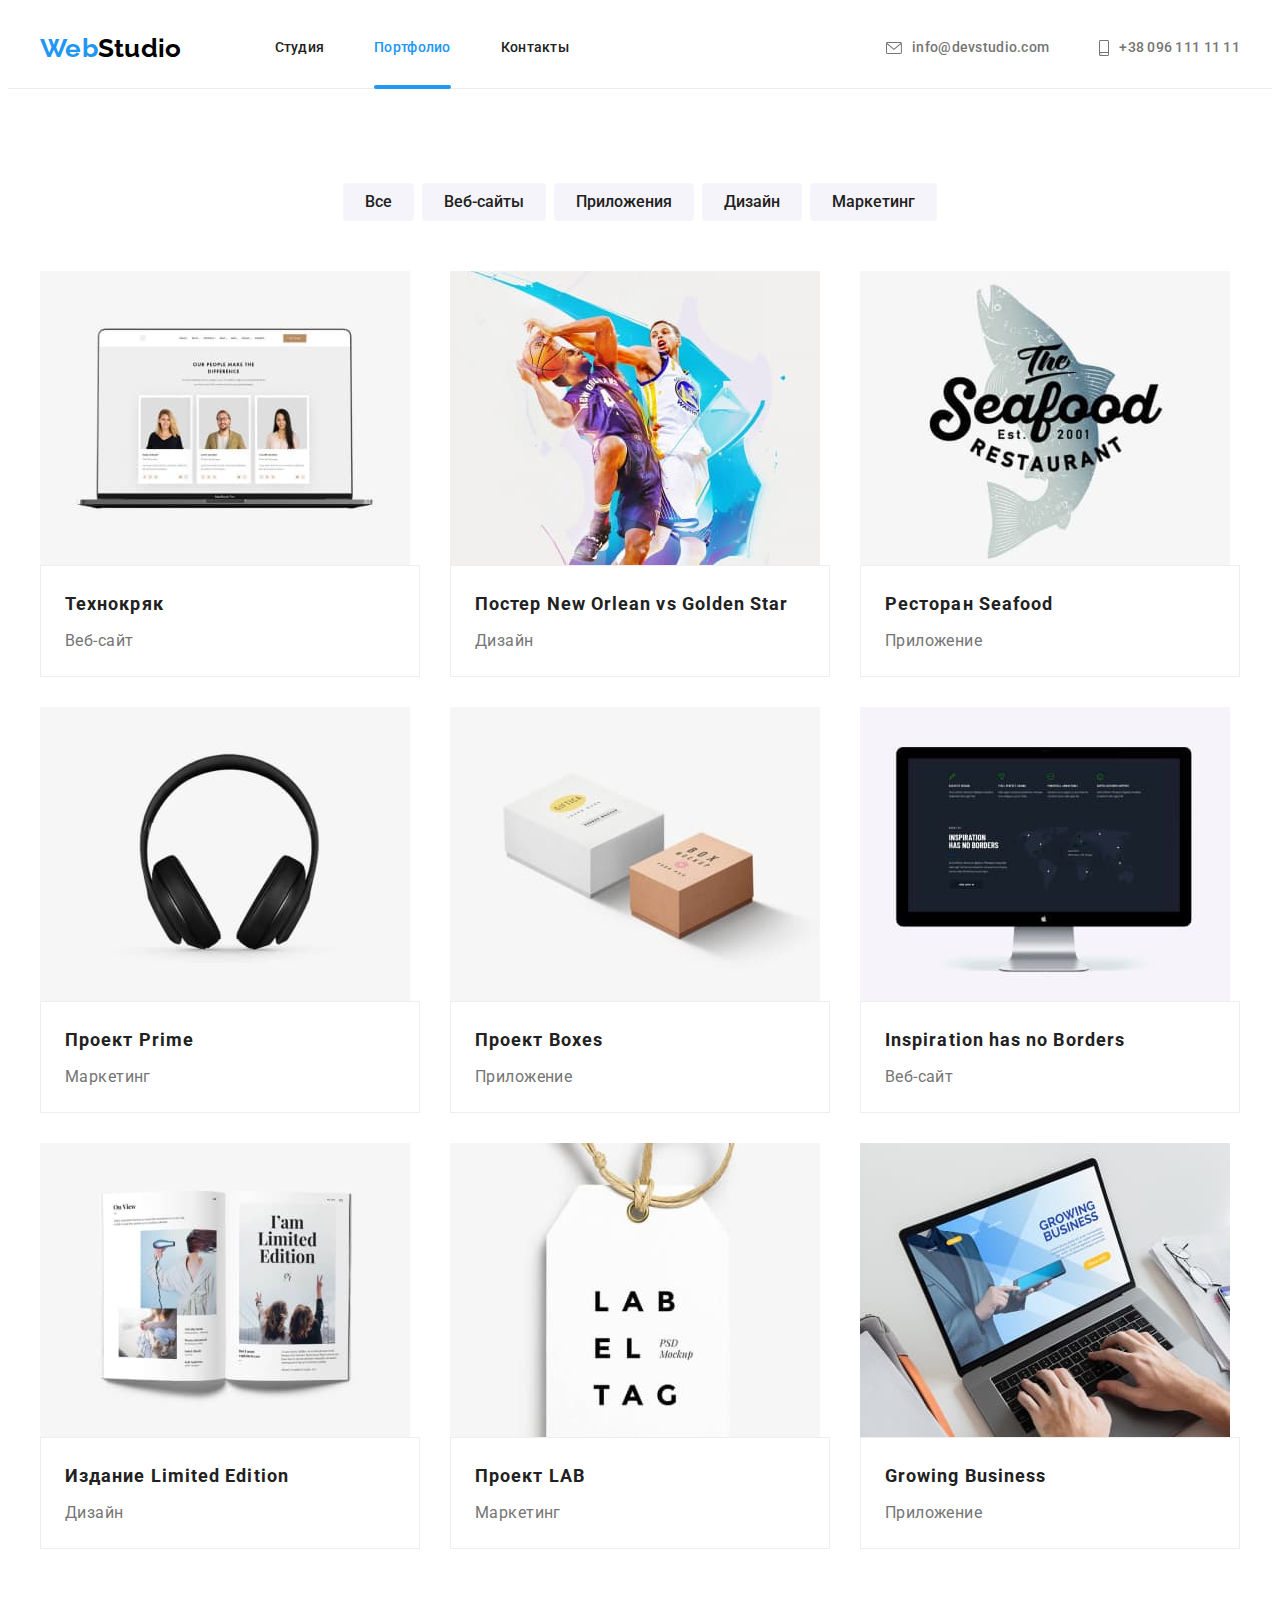
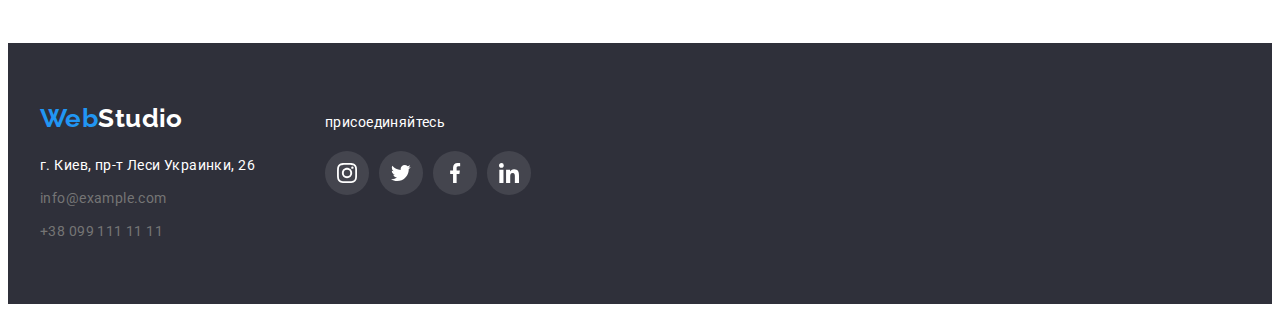
==== portfolio.html @ b0e9caf1 "додає попередню (5) дз" ====
<!DOCTYPE html>
<html lang="ru">
  <head>
    <meta charset="UTF-8" />
    <meta http-equiv="X-UA-Compatible" content="IE=edge" />
    <meta name="viewport" content="width=device-width, initial-scale=1.0" />
    <title>Портфолио</title>
    <link
      rel="stylesheet"
      href="https://cdnjs.cloudflare.com/ajax/libs/modern-normalize/1.1.0/modern-normalize.min.css"
      integrity="sha512-wpPYUAdjBVSE4KJnH1VR1HeZfpl1ub8YT/NKx4PuQ5NmX2tKuGu6U/JRp5y+Y8XG2tV+wKQpNHVUX03MfMFn9Q=="
      crossorigin="anonymous"
      referrerpolicy="no-referrer"
    />
    <link
      href="https://fonts.googleapis.com/css2?family=Raleway:wght@700&family=Roboto:wght@400;500;700;900&display=swap"
      rel="stylesheet"
    />
    <link rel="stylesheet" href="./css/styles.css" />
  </head>

  <body>
    <header class="header">
      <div class="container header-container">
        <nav class="nav-header">
          <a href="./index.html" class="logo link">Web<span class="logo-black">Studio</span></a>
          <ul class="nav-list list">
            <li class="nav-item"><a href="./index.html" class="nav-link link">Студия</a></li>
            <li class="nav-item">
              <a href="./portfolio.html" class="nav-link link active">Портфолио</a>
            </li>
            <li class="nav-item"><a href="#" class="nav-link link">Контакты</a></li>
          </ul>
        </nav>
        <ul class="contacts-list list">
          <li class="contacts-item">
            <a href="mailto:info@devstudio.com" class="contacts-link link">
              <svg width="16" height="12" class="contacts-icon">
                <use href="./images/icons.svg#icon-envelope"></use>
              </svg>
              info@devstudio.com
            </a>
          </li>
          <li class="contacts-item">
            <a href="tel:+380961111111" class="contacts-link link">
              <svg width="10" height="16" class="contacts-icon">
                <use href="./images/icons.svg#icon-smartphone"></use>
              </svg>
              +38 096 111 11 11
            </a>
          </li>
        </ul>
      </div>
    </header>
    <main>
      <section class="job section">
        <div class="container">
          <h1 class="hidden-section-title">Нашы работы</h1>

          <ul class="button-list list">
            <li class="button-item">
              <button type="button" class="filter-button">Все</button>
            </li>
            <li class="button-item">
              <button type="button" class="filter-button">Веб-сайты</button>
            </li>
            <li class="button-item">
              <button type="button" class="filter-button">Приложения</button>
            </li>
            <li class="button-item">
              <button type="button" class="filter-button">Дизайн</button>
            </li>
            <li class="button-item">
              <button type="button" class="filter-button">Маркетинг</button>
            </li>
          </ul>
          <ul class="list job-list card-set">
            <li class="job-item card-item">
              <a href="" class="link job-link" target="_blank" rel="noreferrer noopener">
                <div class="overlay-box">
                  <img
                    src="./images/imgnote.jpg"
                    alt="Карточки команды на мониторе"
                    width="370"
                    height="294"
                  />
                  <div class="overlay">
                    <p class="overlay-text">
                      Ресурс пропонує комплексні пропозиції з різним рівнем функціоналу та сервісів.
                      Все це дозволить відвідувачу отримати вичерпні відомості про компанію чи
                      приватну особу.
                    </p>
                  </div>
                </div>
                <div class="job-container">
                  <h2 class="job-title">Технокряк</h2>
                  <p class="job-text">Веб-сайт</p>
                </div>
              </a>
            </li>
            <li class="job-item card-item">
              <a href="" class="link job-link" target="_blank" rel="noreferrer noopener">
                <div class="overlay-box">
                  <img
                    src="./images/imgBB.jpg"
                    alt="Баскетдолисты в игре"
                    width="370"
                    height="294"
                  />
                  <div class="overlay">
                    <p class="overlay-text">
                      Lorem ipsum dolor sit amet consectetur, adipisicing elit. Quae libero tenetur
                      beatae, porro quisquam, sed amet soluta minima, voluptatem autem tempora!
                    </p>
                  </div>
                </div>
                <div class="job-container">
                  <h2 class="job-title">Постер New Orlean vs Golden Star</h2>
                  <p class="job-text">Дизайн</p>
                </div>
              </a>
            </li>
            <li class="job-item card-item">
              <a href="" class="link job-link" target="_blank" rel="noreferrer noopener">
                <div class="overlay-box">
                  <img
                    src="./images/imgsea.jpg"
                    alt="Логотип ресторана морепродуктов"
                    width="370"
                    height="294"
                  />
                  <div class="overlay">
                    <p class="overlay-text">
                      Lorem ipsum dolor sit amet consectetur, adipisicing elit. Quae libero tenetur
                      beatae, porro quisquam, sed amet soluta minima, voluptatem autem tempora!
                    </p>
                  </div>
                </div>
                <div class="job-container">
                  <h2 class="job-title">Ресторан Seafood</h2>
                  <p class="job-text">Приложение</p>
                </div>
              </a>
            </li>
            <li class="job-item card-item">
              <a href="" class="link job-link" target="_blank" rel="noreferrer noopener">
                <div class="overlay-box">
                  <img src="./images/imgHearphone.jpg" alt="Наушники" width="370" height="294" />
                  <div class="overlay">
                    <p class="overlay-text">
                      Lorem ipsum dolor sit amet consectetur, adipisicing elit. Quae libero tenetur
                      beatae, porro quisquam, sed amet soluta minima, voluptatem autem tempora!
                    </p>
                  </div>
                </div>
                <div class="job-container">
                  <h2 class="job-title">Проект Prime</h2>
                  <p class="job-text">Маркетинг</p>
                </div>
              </a>
            </li>
            <li class="job-item card-item">
              <a href="" class="link job-link" target="_blank" rel="noreferrer noopener">
                <div class="overlay-box">
                  <img
                    src="./images/imgboxes.jpg"
                    alt="2 картонные коробки"
                    width="370"
                    height="294"
                  />
                  <div class="overlay">
                    <p class="overlay-text">
                      Lorem ipsum dolor sit amet consectetur, adipisicing elit. Quae libero tenetur
                      beatae, porro quisquam, sed amet soluta minima, voluptatem autem tempora!
                    </p>
                  </div>
                </div>
                <div class="job-container">
                  <h2 class="job-title">Проект Boxes</h2>
                  <p class="job-text">Приложение</p>
                </div>
              </a>
            </li>
            <li class="job-item card-item">
              <a href="" class="link job-link" target="_blank" rel="noreferrer noopener">
                <div class="overlay-box">
                  <img
                    src="./images/imgmonitor.jpg"
                    alt="Монитор с картой мира"
                    width="370"
                    height="294"
                  />
                  <div class="overlay">
                    <p class="overlay-text">
                      Lorem ipsum dolor sit amet consectetur, adipisicing elit. Quae libero tenetur
                      beatae, porro quisquam, sed amet soluta minima, voluptatem autem tempora!
                    </p>
                  </div>
                </div>
                <div class="job-container">
                  <h2 class="job-title">Inspiration has no Borders</h2>
                  <p class="job-text">Веб-сайт</p>
                </div>
              </a>
            </li>
            <li class="job-item card-item">
              <a href="" class="link job-link" target="_blank" rel="noreferrer noopener">
                <div class="overlay-box">
                  <img src="./images/imgbook.jpg" alt="Журнал" width="370" height="294" />
                  <div class="overlay">
                    <p class="overlay-text">
                      Lorem ipsum dolor sit amet consectetur, adipisicing elit. Quae libero tenetur
                      beatae, porro quisquam, sed amet soluta minima, voluptatem autem tempora!
                    </p>
                  </div>
                </div>
                <div class="job-container">
                  <h2 class="job-title">Издание Limited Edition</h2>
                  <p class="job-text">Дизайн</p>
                </div>
              </a>
            </li>
            <li class="job-item card-item">
              <a href="" class="link job-link" target="_blank" rel="noreferrer noopener">
                <div class="overlay-box">
                  <img src="./images/imglable.jpg" alt="Этиектка" width="370" height="294" />
                  <div class="overlay">
                    <p class="overlay-text">
                      Lorem ipsum dolor sit amet consectetur, adipisicing elit. Quae libero tenetur
                      beatae, porro quisquam, sed amet soluta minima, voluptatem autem tempora!
                    </p>
                  </div>
                </div>
                <div class="job-container">
                  <h2 class="job-title">Проект LAB</h2>
                  <p class="job-text">Маркетинг</p>
                </div>
              </a>
            </li>
            <li class="job-item card-item">
              <a href="" class="link job-link" target="_blank" rel="noreferrer noopener">
                <div class="overlay-box">
                  <img
                    src="./images/imgtype.jpg"
                    alt="Человек печатает на ноутбуке"
                    width="370"
                    height="294"
                  />
                  <div class="overlay">
                    <p class="overlay-text">
                      Lorem ipsum dolor sit amet consectetur, adipisicing elit. Quae libero tenetur
                      beatae, porro quisquam, sed amet soluta minima, voluptatem autem tempora!
                    </p>
                  </div>
                </div>
                <div class="job-container">
                  <h2 class="job-title">Growing Business</h2>
                  <p class="job-text">Приложение</p>
                </div>
              </a>
            </li>
          </ul>
        </div>
      </section>
    </main>

    <footer class="footer">
      <div class="container">
        <div class="footer-container">
          <a href="#" class="logo link">Web<span class="logo-white">Studio</span></a>
          <address class="address">
            <ul class="list address-list">
              <li class="address-item">
                <a
                  href="https://goo.gl/maps/cmPsCxapfPT3pbkK8"
                  target="_blank"
                  rel="noreferrer noopener"
                  class="address-link link"
                  >г. Киев, пр-т Леси Украинки, 26</a
                >
              </li>
              <li class="address-item">
                <a
                  href="mailto:info@example.com"
                  target="_blank"
                  rel="noreferrer noopener"
                  class="contacts-link link"
                  >info@example.com</a
                >
              </li>
              <li class="address-item">
                <a
                  href="tel:+380991111111"
                  target="_blank"
                  rel="noreferrer noopener"
                  class="contacts-link link"
                  >+38 099 111 11 11</a
                >
              </li>
            </ul>
          </address>
        </div>
        <div class="social-container">
          <p class="footer-social-title">присоединяйтесь</p>
          <ul class="socials card-set list">
            <li class="social-item">
              <a
                href=""
                class="social-link footer-social link"
                target="_blank"
                rel="noreferrer noopener"
                aria-label="instagram"
              >
                <svg width="20px" height="20px" class="social-icon footer-icon">
                  <use href="./images/icons.svg#icon-instagram"></use>
                </svg>
              </a>
            </li>
            <li class="social-item">
              <a
                href=""
                class="social-link footer-social link"
                target="_blank"
                rel="noreferrer noopener"
                aria-label="twitter"
              >
                <svg width="20px" height="20px" class="social-icon footer-icon">
                  <use href="./images/icons.svg#icon-twitter"></use>
                </svg>
              </a>
            </li>
            <li class="social-item">
              <a
                href=""
                class="social-link footer-social link"
                target="_blank"
                rel="noreferrer noopener"
                aria-label="facebook"
              >
                <svg width="20px" height="20px" class="social-icon footer-icon">
                  <use href="./images/icons.svg#icon-facebook"></use>
                </svg>
              </a>
            </li>
            <li class="social-item">
              <a
                href=""
                class="social-link footer-social link"
                target="_blank"
                rel="noreferrer noopener"
                aria-label="linkedin"
              >
                <svg width="20px" height="20px" class="social-icon footer-icon">
                  <use href="./images/icons.svg#icon-linkedin"></use>
                </svg>
              </a>
            </li>
          </ul>
        </div>
      </div>
    </footer>
  </body>
</html>
---- css/styles.css ----
:root {
  --secod-bgcr: #f5f4fa;
  --footer-bgc: #2f303a;
  --main-text: #212121;
  --second-text: #757575;
  --hover-text: #2196f3;
  --white-text: #ffffff;
  --black-text: #000000;
  --black-transparency: rgba (255, 255, 255, 0,6);
  --card-item: 3;
  --gap: 30px;
  --icon: #AFB1B8;
  --animation: 250ms cubic-bezier(0.4, 0, 0.2, 1)
}

body {
  font-family: "Roboto", sans-serif;
  color: var(--second-text);
  letter-spacing: 0.03em;
  font-size: 14px;
  line-height: 1.71;
}

h1,h2,h3,ul,p {
  margin: 0;
  padding: 0;
}

img {
  display: block;
  max-width: 100%;
  height: auto;
}

.container {
  width: 1200px;
  padding-left: 15px;
  padding-right: 15px;
  margin-left: auto;
  margin-right: auto;
}

.section {
  padding-top: 94px;
  padding-bottom: 94px;
}

.section.doing {
  padding-top: 0;
}

.header {
  font-weight: 500;
  line-height: 1.14;
  letter-spacing: 0.02em;
  border-bottom: 1px solid #ECECEC;
}

.header-container {
  display: flex;
  align-items: center;
}

.link {
  text-decoration: none;
  color: currentColor;
}

.card-set {
  display: flex;
  flex-wrap: wrap;
  gap: var(--gap);
}

.card-item {
  flex-basis: calc((100% - (var(--card-item) - 1) * var(--gap)) / var(--card-item) );
}

.footer {
  background-color: var(--footer-bgc);
  padding-top: 60px;
  padding-bottom: 60px;

}

.team {
  background: var(--secod-bgcr);
}

.list {
  list-style: none;
}

.logo {
  font-family: 'Raleway', sans-serif;
  font-weight: 700;
  font-size: 26px;
  line-height: 1.19;
  color: var(--hover-text);
}

.header .logo {
  margin-right: 93px;
}

.logo-white {
  color: var(--white-text);
}

.logo-black {
  color: var(--black-text);
}

.logo-part {
  color: var(--hover-text);
}

.footer .logo {
  margin-bottom: 20px;
}

.contacts-item:not(:last-child) {
  margin-right: 50px;
  
}

.contacts-link {
  transition: color var(--animation);
  position: relative;
}

.contacts-link:focus,
.contacts-link:hover {
  color: var(--hover-text);
}

.contacts-item {
  display: flex;
  align-items: center;
}

.contacts-icon {
  margin-right: 10px;
}

.contacts-icon {
  fill: currentColor;
}

.nav-item:not(:last-child) {
  margin-right: 50px;
}

.nav-link {
  transition: color var(--animation);
  position: relative;
}

.nav-link:focus,
.nav-link:hover,
.active {
  color: var(--hover-text);
}

.nav-link.active::after {
  position: absolute;
  bottom: -1px;

  content: " ";
  background: var(--hover-text);
  width: 100%;
  height: 4px;
  border-radius: 2px;
}

.nav-header {
  display: flex;
  align-items: center;
}

.nav-list {
  color: var(--main-text);
  display: flex;
}

.contacts-list {
  display: flex;
  margin-left: auto;
}

.nav-link, .header .contacts-link {
  padding-top: 32px;
  padding-bottom: 32px;
  display: flex;
  align-items: center;
}

.section-hero {
  background-color: var(--footer-bgc);
  max-width: 1600px;
  margin-left: auto;
  margin-right: auto;
  text-align: center;
  padding-top: 200px;
  padding-bottom: 200px;
  background-size: cover;
  background-repeat: no-repeat;
  background-position: center;
  background-image: linear-gradient(
    to right, 
    rgba(47, 48, 58, 0.4),
    rgba(47, 46, 58, 0.4)),
    url("../images/bgr-img.jpg");
}


.hero-title {
  font-weight: 900;
  font-size: 44px;
  line-height: 1.36;
  text-align: center;
  letter-spacing: 0.06em;
  text-transform: uppercase;
  color: var(--white-text);
  margin-bottom: 30px;
  max-width: 696px ;
  margin-left: auto;
  margin-right: auto;
}

.main-button {
  border: none;
  background-color: var(--hover-text);
  box-shadow: 0px 4px 4px rgba(0, 0, 0, 0.15);
  border-radius: 4px;
  min-width: 200px;
  padding: 10px 32px;

  cursor: pointer;

  font-weight: 700;
  font-size: 16px;
  line-height: 1.88;
  letter-spacing: 0.06em;
  color: var(--white-text);
  font-family: inherit;

  transition: background-color var(--animation) ;
}

.main-button:focus,
.main-button:hover {
  background-color: #188ce8;
}

.feature-list, .team-list {
  --card-item: 4;
}

.feature-title {
  margin-bottom: 10px;
  color: var(--main-text);
}

.doing-item {
  position: relative;
}

.doing-box {
  position: absolute;
  bottom: 0;
  width: 100%;
  padding-top: 27px;
  padding-bottom: 27px;
  text-align: center;
  color: var(--white-text);
  background: rgba(47, 48, 58, 0.8);
}

.doing-text {
  line-height: 1.14;
}

.section-title {
  font-weight: 700;
  font-size: 36px;
  line-height: 1.17;
  color: var(--main-text);
  text-align: center;
  margin-bottom: 50px;
}

.item-title {
  font-weight: 700;
  line-height: 1.42;
  text-transform: uppercase;
  
  font-size: 14px;
}

.hidden-section-title {
  position: absolute;
  width: 1px;
  height: 1px;
  margin: -1px;
  border: 0;
  padding: 0;
  white-space: nowrap;
  clip-path: inset(100%);
  clip: rect(0 0 0 0);
  overflow: hidden;
}

.team-name {
  font-weight: 500;
  color: var(--main-text);
  margin-bottom: 10px;
}

.team-item {
  background-color: var(--white-text);
  box-shadow: 0px 1px 3px rgba(0, 0, 0, 0.12), 0px 1px 1px rgba(0, 0, 0, 0.14), 0px 2px 1px rgba(0, 0, 0, 0.2);
  border-radius: 0px 0px 4px 4px;
}

.team-text,
.team-name {
  font-size: 16px;
  line-height: 1.19;
  text-align: center;
  margin-bottom: 16px;
}

.address {
  font-size: inherit;
  font-style: inherit;
}

.address-link[target="_blank"] {
  color: var(--white-text);
  transition: color var(--animation);
}

.address-link:focus,
.address-link:hover {
  color: var(--hover-text);
}

.footer-container {
  display: flex;
  flex-direction: column;
}

.address-item:not(:last-child) {
  margin-bottom: 9px;
}

.button-list {
  display: flex;
  margin-bottom: 50px;
  justify-content: center;
  gap: 8px;
}

.filter-button {
  font-weight: 500;
  font-size: 16px;
  line-height: 1.63;
  color: var(--main-text);
  font-family: inherit;

  border: none;
  padding: 6px 22px;
  background-color: var(--secod-bgcr);
  border-radius: 4px;
  cursor: pointer;

  transition: color var(--animation), background-color var(--animation), box-shadow var(--animation);
}

.filter-button:focus,
.filter-button:hover {
  background-color: var(--hover-text);
  color: var(--white-text);
  box-shadow: 0px 3px 1px rgba(0, 0, 0, 0.1), 0px 1px 2px rgba(0, 0, 0, 0.08), 0px 2px 2px rgba(0, 0, 0, 0.12);
}

.job-link {
  display: block;
  transition: box-shadow var(--animation);
}

.job-link:hover,
.job-link:focus {
  box-shadow: 0px 1px 1px rgba(0, 0, 0, 0.12), 0px 4px 4px rgba(0, 0, 0, 0.06), 1px 4px 6px rgba(0, 0, 0, 0.16);
}

.overlay-box {
  position: relative;
  overflow: hidden;
}

.overlay {
  display: flex;
  align-items: center;
  justify-content: center;
  padding: 63px 24px;

  position: absolute;
  top: 0;
  left: 0;

  width: 100%;
  height: 100%;
  background: rgba(33, 150, 243, 0.9);
  
  transform: translateY(100%);
  transition: transform 500ms ease;
}

.job-link:hover .overlay,
.job-link:focus .overlay {
  transform: translateY(0);
}

.overlay-text {
  font-size: 18px;
  line-height: 1.6;
  color: var(--white-text);
  text-align: center;
  height: 100%;
  overflow: auto;
}

.job-title {
  font-weight: 700;
  font-size: 18px;
  line-height: 2;
  letter-spacing: 0.06em;
  color: var(--main-text);
  margin-bottom: 4px;
}

.job-text {
  font-size: 16px;
  line-height: 1.88;
}


.job-container {
  padding-top: 20px;
  padding-bottom: 20px;
  padding-left: 24px;
  padding-right: 24px;
  border: 1px solid #EEEEEE;
}

.container-name {
  padding-top: 30px;
  padding-bottom: 30px;
}

/* socials icon */

.socials {
  --gap: 10px;
  justify-content: center;
}

.social-link {
  display: flex;
  align-items: center;
  justify-content: center;

  width: 44px;
  height: 44px;
  background-color: var(--white-text);
  color: var(--icon);
  border-radius: 50%;

  transition: color var(--animation), background-color var(--animation);
}

.social-link:hover,
.social-link:focus {
  color: var(--white-text);
  background-color: var(--hover-text);
}

.social-icon,
.clients-icon {
  fill: currentColor;
}

/* footer-socials-icon */

.footer>.container {
  display: flex;
  gap: 70px;
  align-items: baseline;
}

.footer-social-title {
  line-height: 1.14;
  color: var(--white-text);
  margin-bottom: 20px;
}

.footer-social {
  background-color: rgba(255, 255, 255, 0.1);
  color: var(--white-text);
}


/* feature-icon */

.feature-icon {
  display: flex;
  align-items: center;
  justify-content: center;
  margin-bottom: 30px;

  
  height: 120px;
  border-radius: 4px;
  background-color: var(--secod-bgcr);
}

/* clients-section */

.clients-list {
  --card-item: 6;
}

.clients-link {
  display: flex;
  align-items: center;
  justify-content: center;

  height: 92px;
  border-radius: 4px;
  border: 1px solid currentColor;
  color: var(--icon);

  transition: color var(--animation);
}

.clients-link:hover,
.clients-link:focus {
  color: var(--hover-text);
}

/* Modal window */

.backdrop {
  position: fixed;
  top: 0;
  left: 0;

  width: 100%;
  height: 100%;

  background-color: rgba(0, 0, 0, 0.2) ;
  z-index: 2;

    transition: opacity var(--animation), visibility var(--animation);
}

.backdrop.is-hidden {
  opacity: 0;
  visibility: hidden;
  pointer-events: none;
}

.modal {
  position: absolute;
  width: 528px;
  height: 581px;
  background-color: var(--white-text);
  border-radius: 4px;

  top: 50%;
  left: 50%;
  transform: translate(-50%, -50%);
  transition: transform var(--animation), var(--animation);
}

.backdrop.is-hidden .modal {
  opacity: 0;
  transform: translate(-50%, -50%) scale(0.5) ;
}

.modal-btn {
  display: flex;
  justify-content: center;
  align-items: center;
  position: absolute;
  top: 8px;
  right: 8px;
  border-radius: 50%;
  border: 1px solid rgba(0, 0, 0, 0.1);
  background-color: transparent;
  width: 30px;
    height: 30px;
    cursor: pointer;
}
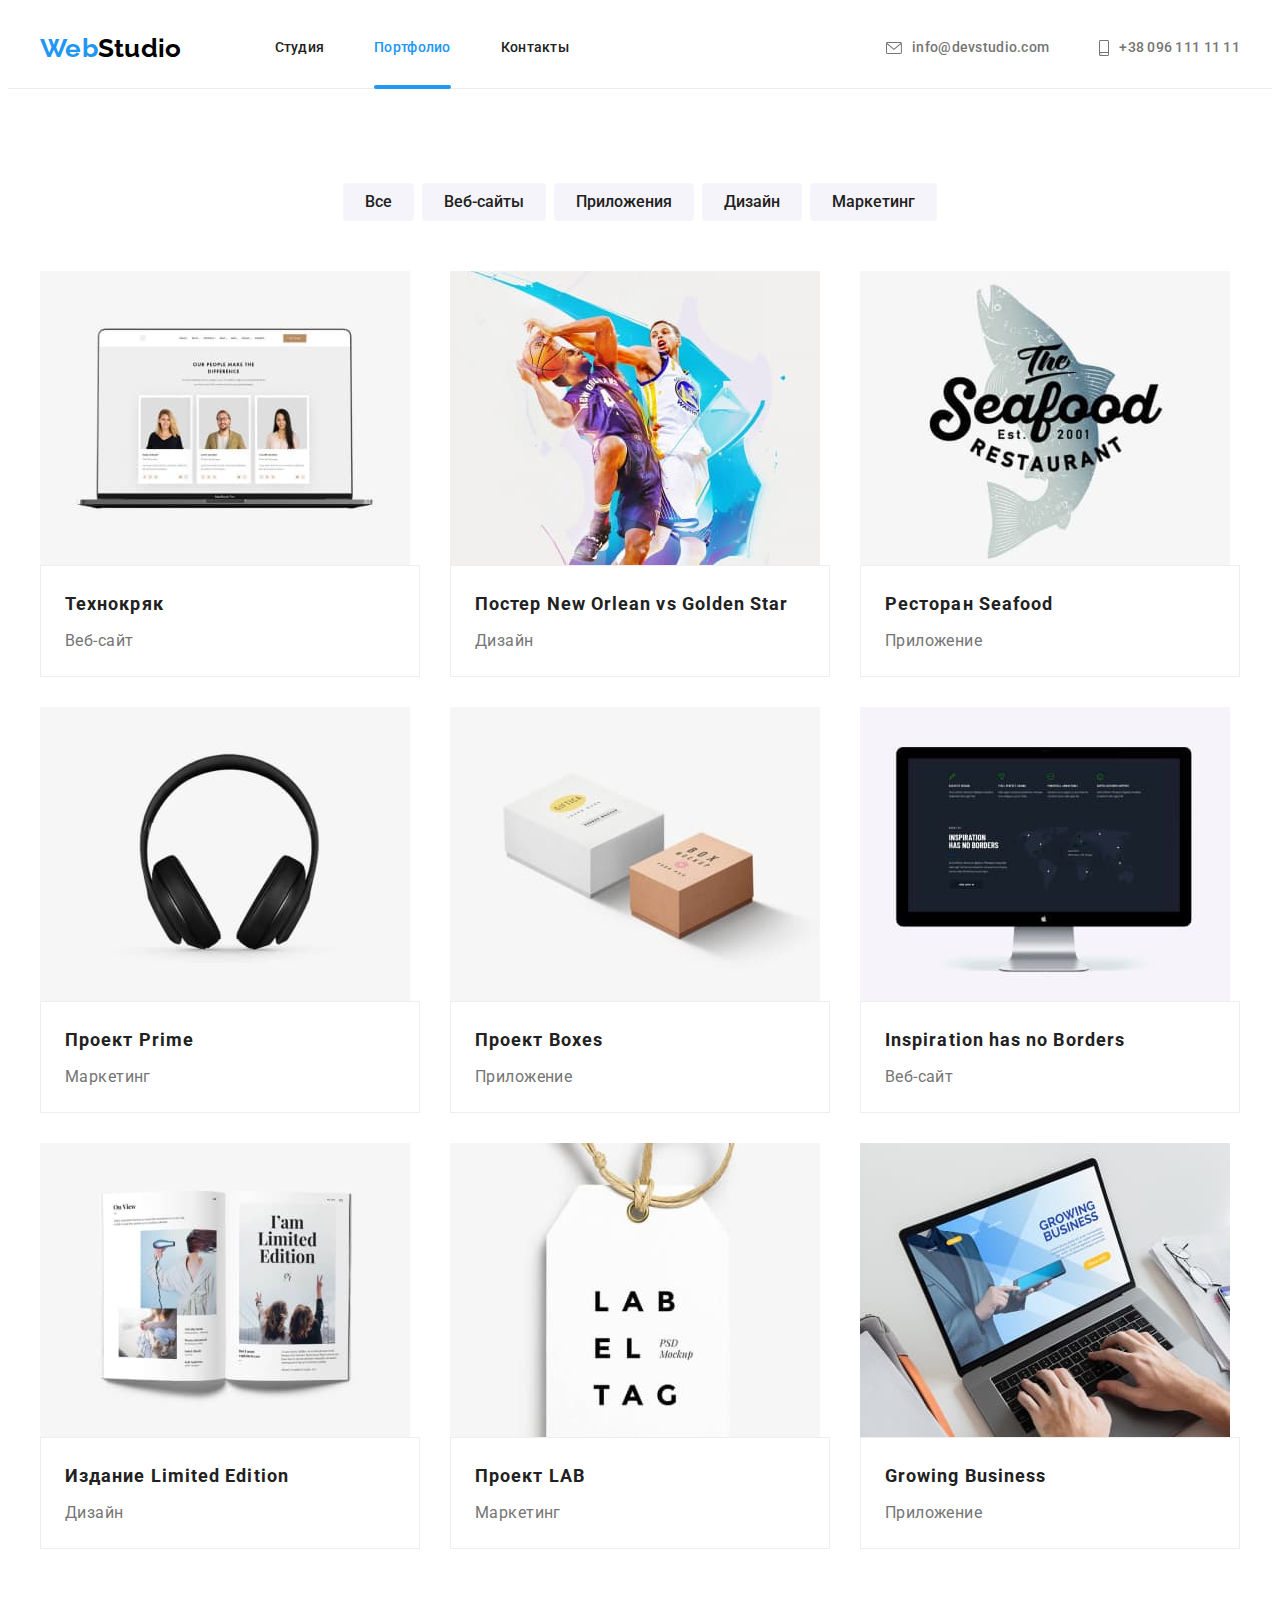
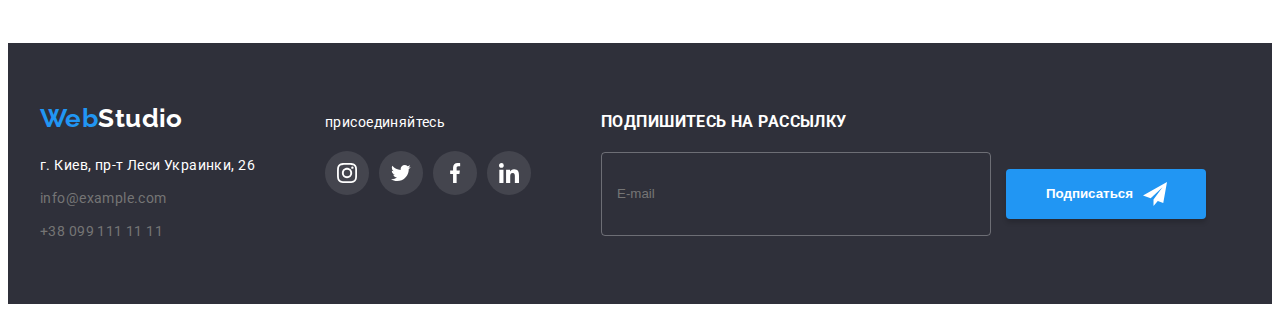
==== commit 8c4b2093: "Додає розмітку і оформлення форм" ====
--- a/portfolio.html
+++ b/portfolio.html
@@ -357,6 +357,24 @@
             </li>
           </ul>
         </div>
+
+        <div class="subscribe-box">
+          <h3 class="subscribe-title title">Подпишитесь на рассылку</h3>
+          <label>
+            <input
+              type="email"
+              class="subscribe-input"
+              placeholder="E-mail"
+              name="subscribe-email"
+            />
+          </label>
+          <button type="submit" class="subscribe-btn">
+            <span class="subscribe-btn-text">Подписаться</span>
+            <svg width="24" height="24" class="subscribe-icon">
+              <use href="./images/icons.svg#icon-send"></use>
+            </svg>
+          </button>
+        </div>
       </div>
     </footer>
   </body>
--- a/css/styles.css
+++ b/css/styles.css
@@ -10,7 +10,8 @@
   --card-item: 3;
   --gap: 30px;
   --icon: #AFB1B8;
-  --animation: 250ms cubic-bezier(0.4, 0, 0.2, 1)
+  --animation: 250ms cubic-bezier(0.4, 0, 0.2, 1);
+  --btn-hover: #188ce8;
 }
 
 body {
@@ -250,7 +251,7 @@
 
 .main-button:focus,
 .main-button:hover {
-  background-color: #188ce8;
+  background-color: var(--btn-hover);
 }
 
 .feature-list, .team-list {
@@ -492,7 +493,7 @@
   fill: currentColor;
 }
 
-/* footer-socials-icon */
+/* footer-socials-icon & subscribe-input */
 
 .footer>.container {
   display: flex;
@@ -511,6 +512,58 @@
   color: var(--white-text);
 }
 
+.subscribe-box {
+  display: ;
+}
+
+.subscribe-title {
+  line-height: 1.14;
+  color: var(--white-text);
+  text-transform: uppercase;
+  margin-bottom: 20px;
+}
+
+.subscribe-input {
+  width: 358px;
+  height: 50px;
+  line-height: 1.25;
+  padding: 16px 15px;
+  margin-right: 12px;
+
+  outline: none;
+  border: 1px solid rgba(255, 255, 255, 0.3);
+  border-radius: 4px;
+
+  background-color: transparent;
+  color: var(--white-text);
+}
+
+.subscribe-btn {
+  width: 200px;
+  height: 50px;
+
+  padding: 0;
+  padding: ;
+
+  border: none;
+
+  background-color: var(--hover-text);
+  box-shadow: 0px 4px 4px rgba(0, 0, 0, 0.15);
+  border-radius: 4px;
+  color: var(--white-text);
+  font-weight: 700;
+
+  display: inline-flex;
+  justify-content: center;
+  align-items: center;
+  gap: 10px;
+
+  cursor: pointer;
+}
+
+.subscribe-icon {
+  fill: var(--white-text);
+}
 
 /* feature-icon */
 
@@ -563,7 +616,7 @@
   background-color: rgba(0, 0, 0, 0.2) ;
   z-index: 2;
 
-    transition: opacity var(--animation), visibility var(--animation);
+  transition: opacity var(--animation), visibility var(--animation);
 }
 
 .backdrop.is-hidden {
@@ -583,6 +636,8 @@
   left: 50%;
   transform: translate(-50%, -50%);
   transition: transform var(--animation), var(--animation);
+
+  padding: 40px 40px;
 }
 
 .backdrop.is-hidden .modal {
@@ -590,7 +645,7 @@
   transform: translate(-50%, -50%) scale(0.5) ;
 }
 
-.modal-btn {
+.modal-close {
   display: flex;
   justify-content: center;
   align-items: center;
@@ -601,9 +656,155 @@
   border: 1px solid rgba(0, 0, 0, 0.1);
   background-color: transparent;
   width: 30px;
-    height: 30px;
-    cursor: pointer;
-}
-
-
-
+  height: 30px;
+  cursor: pointer;
+  transition: fill var(--animation);
+}
+
+
+.modal-close:hover,
+.modal-close:focus {
+  fill: var(--hover-text);
+}
+
+.modal-form-group{
+  text-align: center;
+  margin-top: 12px;
+}
+
+.modal-form-title {
+  font-weight: 700px;
+  font-size: 20px;
+  line-height: 1.15;
+  color: var(--main-text);
+}
+
+.modal-form-box {
+  position: relative;
+  display: block;
+
+  margin-bottom: 10px;
+}
+
+.modal-form-lable {
+  display: block;
+  text-align: left;
+  margin-bottom: 4px;
+
+  font-size: 12px;
+  line-height: 1.16;
+  letter-spacing: 0.01em;
+}
+
+.modal-form-input,
+.modal-form-message {
+  width: 100%;
+
+  padding: 11px;
+  padding-left: 30px;
+
+  border: 1px solid rgba(33, 33, 33, 0.2);
+  border-radius: 4px;
+  outline: none;
+
+  transition: border var(--animation);
+  
+}
+
+.modal-form-input:hover,
+.modal-form-input:focus,
+.modal-form-message:hover,
+.modal-form-message:focus {
+  border: 1px solid #2196F3;
+}
+
+.modal-form-input:hover+.modal-form-icon,
+.modal-form-input:focus+.modal-form-icon,
+.modal-form-input:focus-within + .modal-form-icon {
+  fill: var(--hover-text);
+}
+
+.modal-form-icon {
+  position: absolute;
+  left: 12px;
+  bottom: 11px;
+
+  fill: var(--main-text);
+  transition: fill var(--animation);
+}
+
+.modal-form-message {
+  resize: none;
+
+  padding: 13px 16px;
+}
+
+.modal-form-message::placeholder {
+  color: rgba(117, 117, 117, 0.5);
+}
+
+.modal-form-agreement {
+  display: flex;
+  align-items: center;
+  justify-content: center;
+  gap: 9px;
+
+  margin-bottom:30px ;
+}
+
+.modal-checkbox {
+  position: absolute;
+  white-space: nowrap;
+  width: 1px;
+  height: 1px;
+  overflow: hidden;
+  border: 0;
+  padding: 0;
+  clip: rect(0 0 0 0);
+  -webkit-clip-path: inset(50%);
+  clip-path: inset(50%);
+  margin: -1px;
+}
+
+.form-icon-check {
+  opacity: 0;
+}
+
+.form-icon-check,
+.form-icon-uncheck {
+  transition: opacity var(--animation);
+}
+
+.modal-checkbox:checked + .form-icon .form-icon-check {
+  opacity: 1;
+}
+
+.modal-checkbox:checked + .form-icon .form-icon-uncheck {
+  opacity: 0;
+}
+
+.modal-checkbox-text {
+  user-select: none;
+  text-underline-position: under;
+}
+
+.submit-btn {
+  width: 200px;height: 50px;
+
+  border: none;
+  background: var(--hover-text);
+  box-shadow: 0px 4px 4px rgba(0, 0, 0, 0.15);
+  border-radius: 4px;
+
+  color: var(--white-text);
+  font-weight: 700;
+  font-size: 16px;
+  line-height: 1.9;
+  letter-spacing: 0.06em;
+  transition: background-color var(--animation);
+}
+
+.submit-btn:hover,
+.submit-btn:focus {
+  background-color: var(--btn-hover);
+}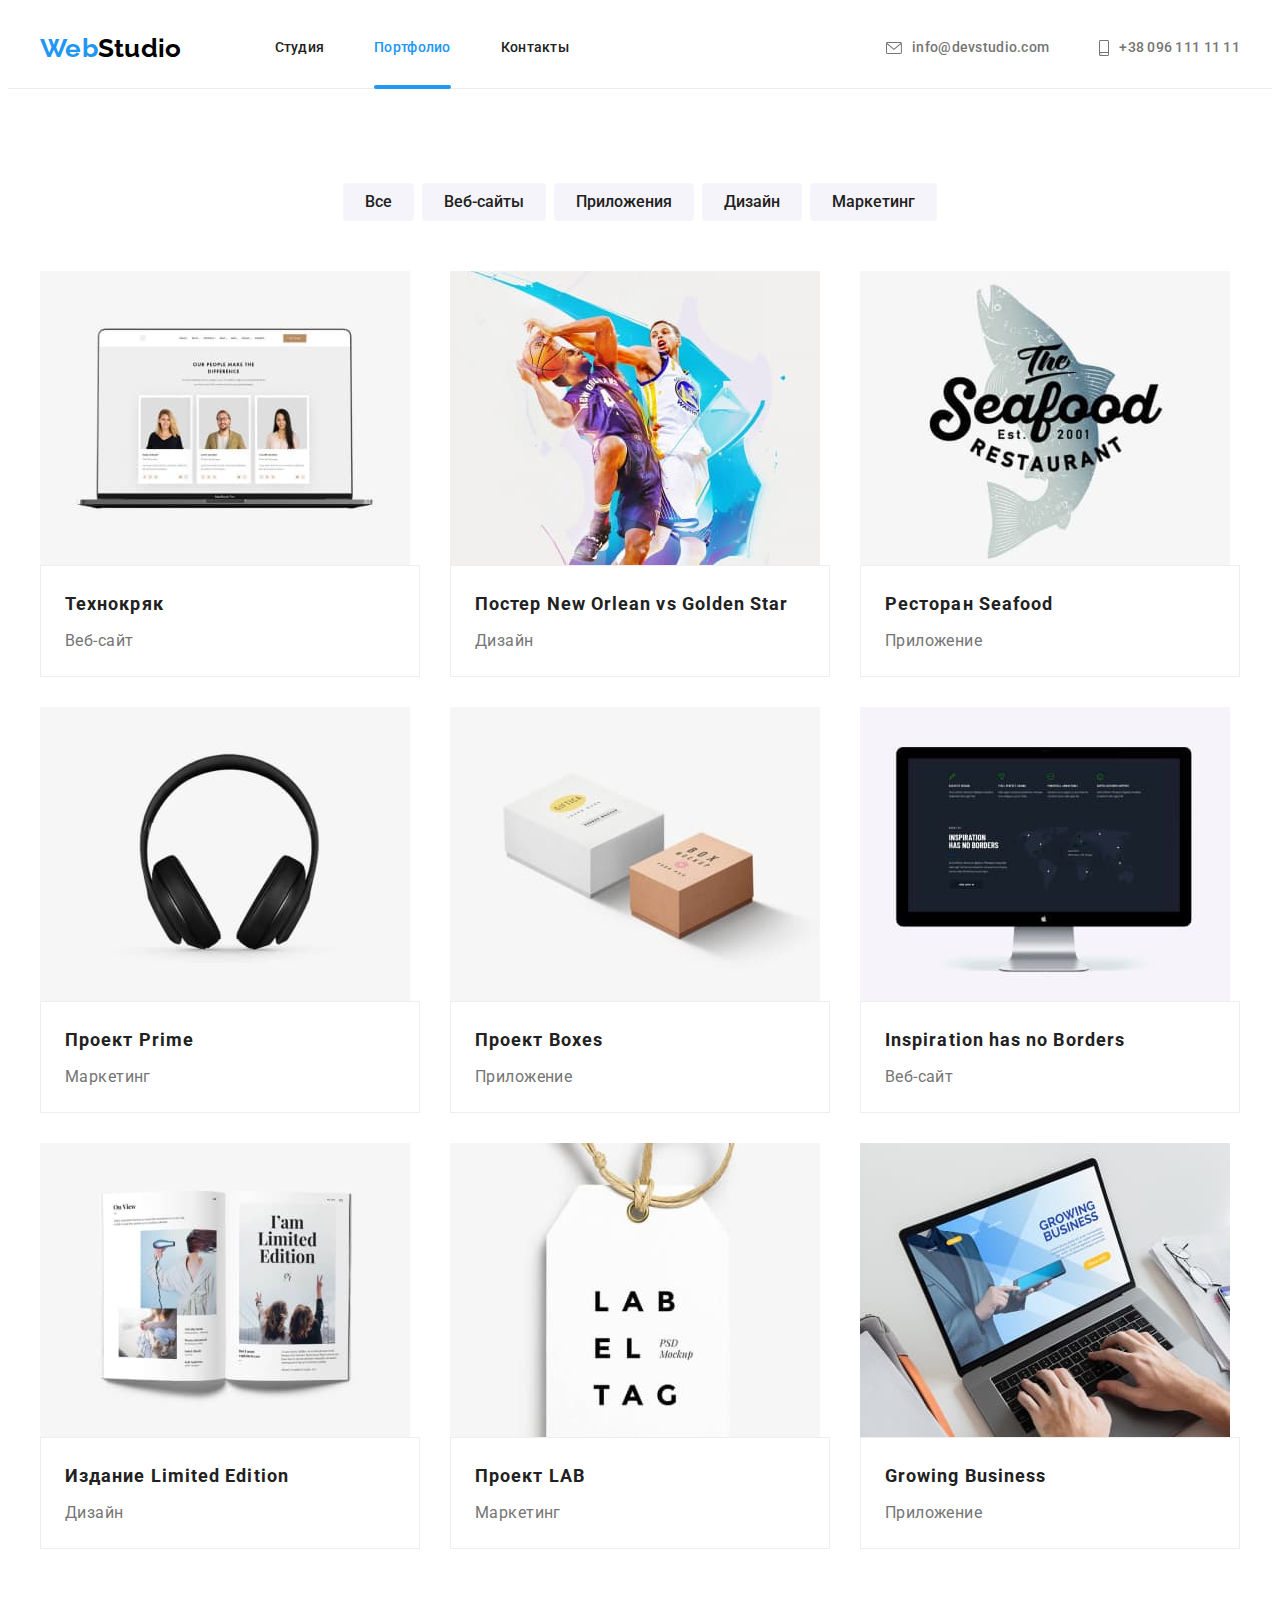
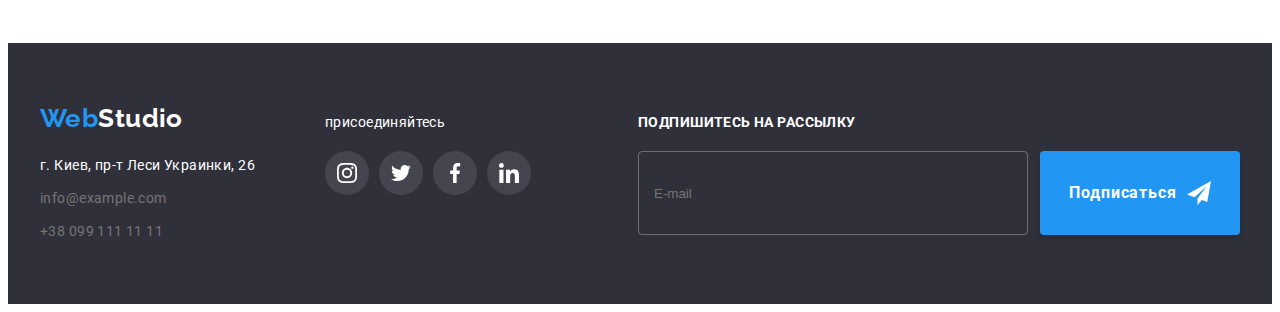
==== commit 2623ede3: "Додає правки ментора" ====
--- a/portfolio.html
+++ b/portfolio.html
@@ -359,21 +359,25 @@
         </div>
 
         <div class="subscribe-box">
-          <h3 class="subscribe-title title">Подпишитесь на рассылку</h3>
-          <label>
-            <input
-              type="email"
-              class="subscribe-input"
-              placeholder="E-mail"
-              name="subscribe-email"
-            />
-          </label>
-          <button type="submit" class="subscribe-btn">
-            <span class="subscribe-btn-text">Подписаться</span>
-            <svg width="24" height="24" class="subscribe-icon">
-              <use href="./images/icons.svg#icon-send"></use>
-            </svg>
-          </button>
+          <h3 class="subscribe-title title footer-social-title item-title">
+            Подпишитесь на рассылку
+          </h3>
+          <form class="subscribe-form">
+            <label>
+              <input
+                type="email"
+                class="subscribe-input"
+                placeholder="E-mail"
+                name="subscribe-email"
+              />
+            </label>
+            <button type="submit" class="subscribe-btn main-button">
+              <span class="subscribe-btn-text">Подписаться</span>
+              <svg width="24" height="24" class="subscribe-icon">
+                <use href="./images/icons.svg#icon-send"></use>
+              </svg>
+            </button>
+          </form>
         </div>
       </div>
     </footer>
--- a/css/styles.css
+++ b/css/styles.css
@@ -230,6 +230,8 @@
 }
 
 .main-button {
+  display: flex;
+  margin: 0 auto;
   border: none;
   background-color: var(--hover-text);
   box-shadow: 0px 4px 4px rgba(0, 0, 0, 0.15);
@@ -247,6 +249,9 @@
   font-family: inherit;
 
   transition: background-color var(--animation) ;
+
+  justify-content: center;
+  align-items: center;
 }
 
 .main-button:focus,
@@ -347,10 +352,7 @@
   color: var(--hover-text);
 }
 
-.footer-container {
-  display: flex;
-  flex-direction: column;
-}
+
 
 .address-item:not(:last-child) {
   margin-bottom: 9px;
@@ -495,6 +497,11 @@
 
 /* footer-socials-icon & subscribe-input */
 
+.footer-container {
+  display: flex;
+  flex-direction: column;
+}
+
 .footer>.container {
   display: flex;
   gap: 70px;
@@ -513,14 +520,12 @@
 }
 
 .subscribe-box {
-  display: ;
-}
-
-.subscribe-title {
-  line-height: 1.14;
-  color: var(--white-text);
-  text-transform: uppercase;
-  margin-bottom: 20px;
+  margin-left: auto;
+}
+
+.subscribe-form {
+  display: flex;
+  gap: 12px;
 }
 
 .subscribe-input {
@@ -528,7 +533,6 @@
   height: 50px;
   line-height: 1.25;
   padding: 16px 15px;
-  margin-right: 12px;
 
   outline: none;
   border: 1px solid rgba(255, 255, 255, 0.3);
@@ -536,29 +540,21 @@
 
   background-color: transparent;
   color: var(--white-text);
+
+  transition: border var(--animation);
+}
+
+.subscribe-input:hover,
+.subscribe-input:focus {
+ border: 1px solid var(--hover-text)
 }
 
 .subscribe-btn {
-  width: 200px;
-  height: 50px;
-
-  padding: 0;
-  padding: ;
-
-  border: none;
-
-  background-color: var(--hover-text);
-  box-shadow: 0px 4px 4px rgba(0, 0, 0, 0.15);
-  border-radius: 4px;
-  color: var(--white-text);
-  font-weight: 700;
+  padding: 10px 28px;
 
   display: inline-flex;
-  justify-content: center;
-  align-items: center;
+
   gap: 10px;
-
-  cursor: pointer;
 }
 
 .subscribe-icon {
@@ -669,31 +665,39 @@
 
 .modal-form-group{
   text-align: center;
-  margin-top: 12px;
+  margin-bottom: 20px;
 }
 
 .modal-form-title {
-  font-weight: 700px;
+  font-weight: 700;
   font-size: 20px;
   line-height: 1.15;
   color: var(--main-text);
+  margin-bottom: 12px;
+  display: block;
 }
 
 .modal-form-box {
-  position: relative;
-  display: block;
-
+  
+  display: flex;
+  flex-direction: column;
+}
+
+.modal-form-box:not(last-child) {
   margin-bottom: 10px;
 }
 
 .modal-form-lable {
-  display: block;
   text-align: left;
   margin-bottom: 4px;
 
   font-size: 12px;
   line-height: 1.16;
   letter-spacing: 0.01em;
+}
+
+.modal-form__wrapper {
+  position: relative;
 }
 
 .modal-form-input,
@@ -727,7 +731,8 @@
 .modal-form-icon {
   position: absolute;
   left: 12px;
-  bottom: 11px;
+  top: 50%;
+  transform: translateY(-50%) ;
 
   fill: var(--main-text);
   transition: fill var(--animation);
@@ -735,6 +740,7 @@
 
 .modal-form-message {
   resize: none;
+  height: 120px;
 
   padding: 13px 16px;
 }
@@ -750,6 +756,8 @@
   gap: 9px;
 
   margin-bottom:30px ;
+
+  cursor: pointer;
 }
 
 .modal-checkbox {
@@ -772,15 +780,16 @@
 
 .form-icon-check,
 .form-icon-uncheck {
-  transition: opacity var(--animation);
+  transition: fill var(--animation);
 }
 
 .modal-checkbox:checked + .form-icon .form-icon-check {
   opacity: 1;
 }
 
-.modal-checkbox:checked + .form-icon .form-icon-uncheck {
-  opacity: 0;
+.modal-checkbox:hover + .form-icon .form-icon-uncheck,
+.modal-checkbox:focus + .form-icon .form-icon-uncheck {
+  fill: var(--hover-text);
 }
 
 .modal-checkbox-text {
@@ -788,20 +797,12 @@
   text-underline-position: under;
 }
 
-.submit-btn {
-  width: 200px;height: 50px;
-
-  border: none;
-  background: var(--hover-text);
-  box-shadow: 0px 4px 4px rgba(0, 0, 0, 0.15);
-  border-radius: 4px;
-
-  color: var(--white-text);
-  font-weight: 700;
-  font-size: 16px;
-  line-height: 1.9;
-  letter-spacing: 0.06em;
-  transition: background-color var(--animation);
+.agreement-link {
+  color: var(--hover-text);
+}
+
+.agreement-link:visited {
+  color: var(--hover-text);
 }
 
 .submit-btn:hover,
